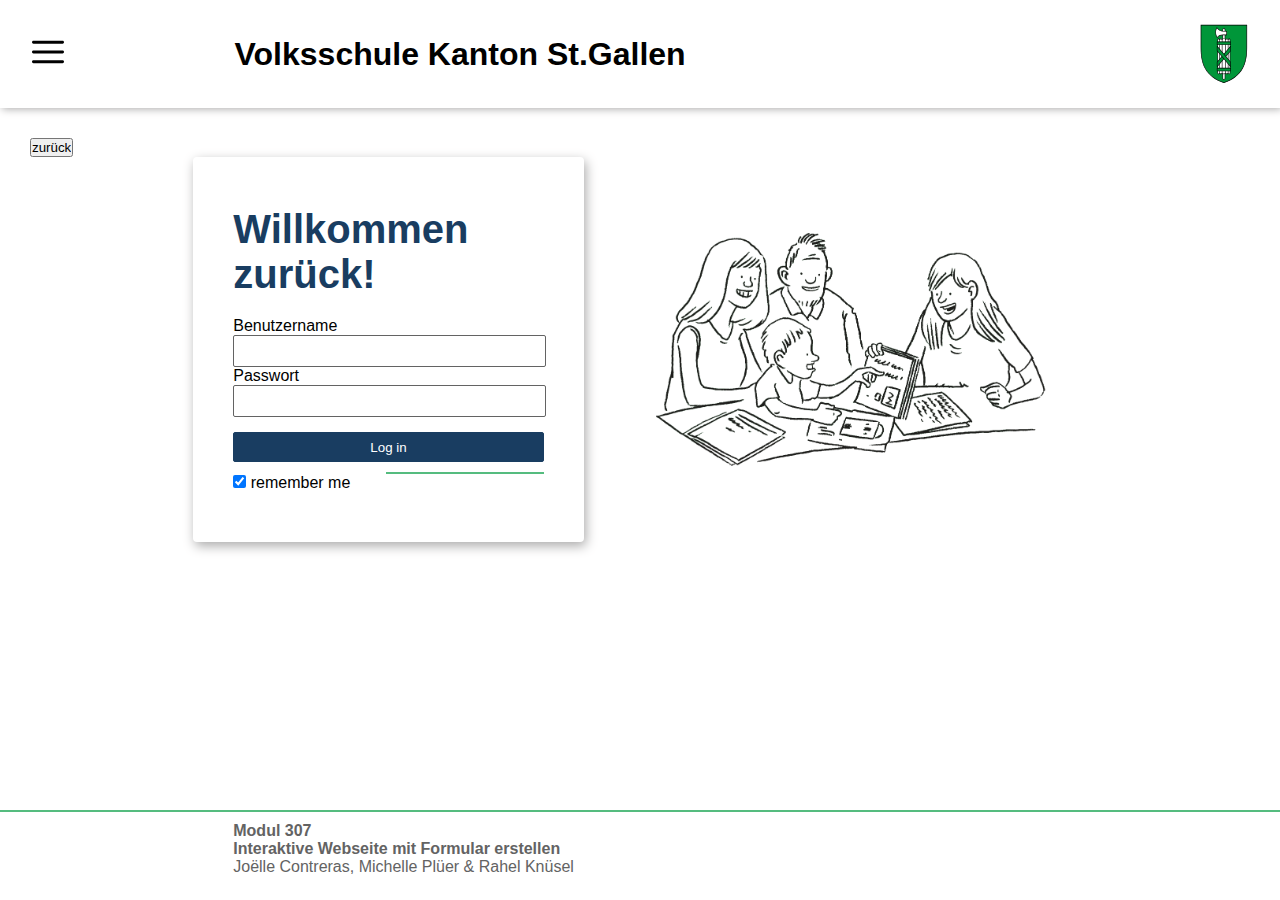
==== index.html @ 537aa986 "add go back button" ====
<!DOCTYPE html>
<html lang="de">
<head>
    <meta charset="UTF-8">
    <meta http-equiv="X-UA-Compatible" content="IE=edge">
    <meta name="viewport" content="width=device-width, initial-scale=1.0">
    <title>Login</title>
    <link rel="stylesheet" type="text/css" href="main.css" media="screen" />
    <link rel="preconnect" href="https://fonts.googleapis.com">
    <link rel="preconnect" href="https://fonts.gstatic.com" crossorigin>
    <link href="https://fonts.googleapis.com/css2?family=Open+Sans:wght@300;400;500;600;700;800&display=swap" rel="stylesheet">
</head>
<body>
    <nav>
        <div class="BurgermenuContainer">
            <img id="BurgerMenu" src="media/menu-burger.svg" alt="menu_icon">
        </div>
        <div class="TitleNav">
            <h1>Volksschule Kanton St.Gallen</h1>

        </div>
        <div class="LogoContainer">
            <img id="Logo" src="media/Coat_of_arms_of_canton_of_St._Gallen.svg" alt="logo_coat_of_arms_of_St._Gallen">
        </div>
    </nav>
    <article>
        <div class="ZurueckButtonContainer">
            <form>
                <input type="button" value="zurück" onclick="history.back()">
            </form>
        </div>
        <div class="LoginContainer">
            <div class="FormContainer">
                <h2>Willkommen zurück!</h2>
                <form action="login.php" method="post" id="LoginForm">
                    <label for="idUsername">Benutzername</label><br>
                    <input id="idUsername" name="username" type="text" required><br>
                    <label for="idPassword">Passwort</label><br>
                    <input id="idPassword" name="password" type="password" required>
                    <p>
                        <button type="submit" class="ButtonLogin">Log in</button>            
                    </p>
                    <div class="HrHalf">
                        <hr>
                    </div>
                    <form>
                        <input id="SaveLoginData" name="savelogindata" type="checkbox"  checked>
                        <label for="SaveLoginData">remember me</label>
                    </form>
                </form>
            </div>
            <div class="IllustrationContainer">
                <img class="Illustration" src="media/Login_Illustration.png" alt="Login_Illustration">
            </div>
            
        </div>
    </article>
    <hr>
    <footer>

        <p class="FooterText"><strong>Modul 307 <br> Interaktive Webseite mit Formular erstellen</strong><br>Joëlle Contreras, Michelle Plüer & Rahel Knüsel</p>

    </footer>
    
</body>
</html>
---- main.css ----
*, body{
    margin: 0;
    padding: 0;
}
html{
    font-size: 62.5%;
}
body{
    font-size: 1.6rem;
    font-family: 'Roboto', sans-serif;
}
hr{
    border: 1px solid #55BC7F;
}
.HrHalf hr{
    width: 50%;
    margin-top: 1rem;
}
.HrHalf{
    display: flex;
    flex-direction: row;
    justify-content: flex-end;
}
nav{
    display: flex;
    flex-direction: row;
    align-items: center;
    background-color: none;
    width: 100vw;
    height: 12vh;
    box-shadow: 2px 1px 8px #abaaaa;
    padding: 0 2em;
    box-sizing: border-box;
}
article{
    width: 100vw;
    height: 78vh;
    padding: 3rem;
    box-sizing: border-box;
}
footer{
    height: 9vh;
    padding: 0 3rem;
    box-sizing: border-box;
}
h1{
    font-weight: 700;
    
}
h2{
    font-size: 4rem;
    color:#193D61;
    padding-bottom: 2rem;
    box-sizing: border-box;
}

#Logo{
    width: 3em;
}
#BurgerMenu{
    width: 2em;
}
.Illustration{
    width: 50%;
}
.LoginContainer{
    margin: 0 16.66%;
    display: flex;
    flex-direction: row;
    justify-content: space-between;
}
.FormContainer{
    display: flex;
    flex-direction: column;
    width: 48%;
    margin-left: -4rem;
    padding: 5rem 4rem;
    background-color:white;
    border-radius: 0.4rem;
    box-shadow: 2px 4px 12px #abaaaa;
    box-sizing: border-box;
}
.IllustrationContainer{
    display: flex;
    flex-direction: column;
    justify-content: center;
    width: 48%;
}
.IllustrationContainer img{
    width: 100%;
}
.BurgermenuContainer, .LogoContainer{
    width:16.66%;
}
.TitleNav{
    width: 66.66%;
}
.LogoContainer{
    display: flex;
    justify-content: flex-end;

}
.ButtonLogin{
    box-sizing: border-box;
    background-color:#193D61;
    color: white;
    border: 1px solid #193D61;
    border-radius: 0.2rem;
    width: 100%;
    height: 3rem;
    margin-top: 1.5rem;
}
.FooterText{
    color:#636363;
    margin-left: 16.66%;
    padding-top: 1rem;
    box-sizing: border-box;

}
#idUsername, #idPassword {
    width: 100%;
    height: 3rem;
    border: 1px solid #636363;
    border-radius: 0.2rem;
}
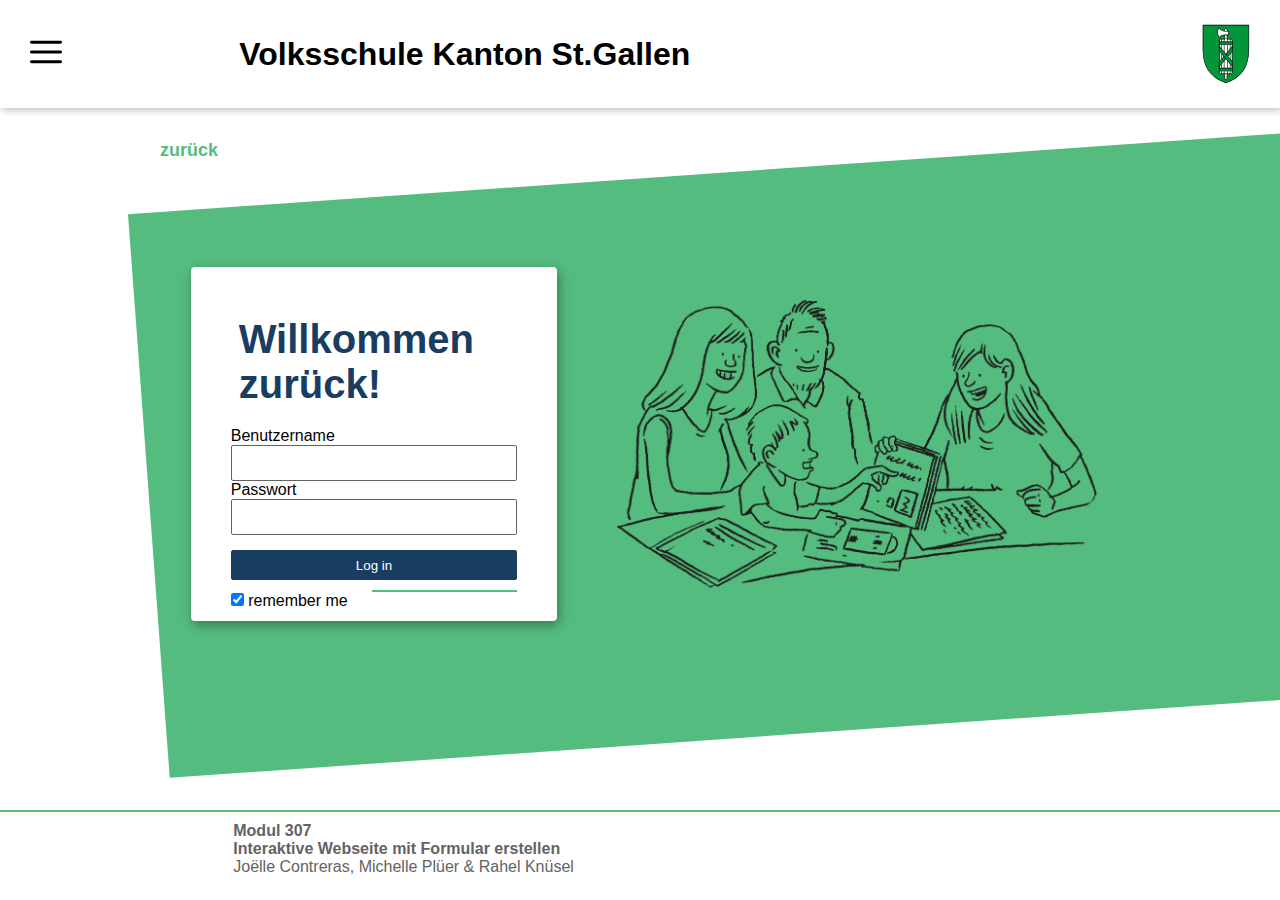
==== commit 33947742: "structure changes" ====
--- a/index.html
+++ b/index.html
@@ -24,36 +24,36 @@
         </div>
     </nav>
     <article>
-        <div class="ZurueckButtonContainer">
-            <form>
-                <input type="button" value="zurück" onclick="history.back()">
-            </form>
-        </div>
-        <div class="LoginContainer">
-            <div class="FormContainer">
-                <h2>Willkommen zurück!</h2>
-                <form action="login.php" method="post" id="LoginForm">
-                    <label for="idUsername">Benutzername</label><br>
-                    <input id="idUsername" name="username" type="text" required><br>
-                    <label for="idPassword">Passwort</label><br>
-                    <input id="idPassword" name="password" type="password" required>
-                    <p>
-                        <button type="submit" class="ButtonLogin">Log in</button>            
-                    </p>
-                    <div class="HrHalf">
-                        <hr>
-                    </div>
-                    <form>
-                        <input id="SaveLoginData" name="savelogindata" type="checkbox"  checked>
-                        <label for="SaveLoginData">remember me</label>
-                    </form>
+            <div class="ZurueckButtonContainer">
+                <form>
+                    <input class="BackButton" type="button" value="zurück" onclick="history.back()">
                 </form>
             </div>
-            <div class="IllustrationContainer">
-                <img class="Illustration" src="media/Login_Illustration.png" alt="Login_Illustration">
+            <div class="LoginContainer">
+                <div class="FormContainer">
+                    <h2>Willkommen zurück!</h2>
+                    <form action="login.php" method="post" id="LoginForm">
+                        <label for="idUsername">Benutzername</label><br>
+                        <input id="idUsername" name="username" type="text" required><br>
+                        <label for="idPassword">Passwort</label><br>
+                        <input id="idPassword" name="password" type="password" required>
+                        <p>
+                            <button type="submit" class="ButtonLogin">Log in</button>            
+                        </p>
+                        <div class="HrHalf">
+                            <hr>
+                        </div>
+                        <form>
+                            <input id="SaveLoginData" name="savelogindata" type="checkbox"  checked>
+                            <label for="SaveLoginData">remember me</label>
+                        </form>
+                    </form>
+                </div>
+                <div class="IllustrationContainer">
+                    <img class="Illustration" src="media/Login_Illustration.png" alt="Login_Illustration">
+                </div>
+                
             </div>
-            
-        </div>
     </article>
     <hr>
     <footer>
--- a/main.css
+++ b/main.css
@@ -29,25 +29,31 @@
     width: 100vw;
     height: 12vh;
     box-shadow: 2px 1px 8px #abaaaa;
-    padding: 0 2em;
+    padding: 0 3rem;
     box-sizing: border-box;
 }
 article{
-    width: 100vw;
+    background-image: url('media/green-background.svg');
+    background-size: cover;
+    margin-left: 10%;
+    width: 90vw;
     height: 78vh;
     padding: 3rem;
     box-sizing: border-box;
 }
+
 footer{
     height: 9vh;
     padding: 0 3rem;
     box-sizing: border-box;
 }
 h1{
+    margin-left: 0.6rem;;
     font-weight: 700;
     
 }
 h2{
+    margin-left: 0.8rem;
     font-size: 4rem;
     color:#193D61;
     padding-bottom: 2rem;
@@ -60,34 +66,69 @@
 #BurgerMenu{
     width: 2em;
 }
+input{
+    box-sizing: border-box;
+    border-color: #636363;
+    font-size: 1.8rem;
+    font-weight: 400;
+    padding: 1.7rem 1rem;
+}
+input:focus{
+    border: 2px solid #55BC7F;
+}
+.BackButton{
+    cursor: pointer;
+    border: none;
+    background:none;
+    color:#55BC7F;
+    padding: 0.2rem;
+    font-weight: 700;
+    font-size: 1.8rem;
+    
+}
+/*
+.BackButton::before{
+    display: inline-flex;
+    content:'';
+    background-image: url('media/arrow-small-left.svg');
+    background-size: 40px 40px;
+    height: 40px;
+    width: 40px;
+}
+*/
 .Illustration{
     width: 50%;
 }
 .LoginContainer{
-    margin: 0 16.66%;
+    margin: -4rem 5% 0 6.66%;
+    height: 100%;
     display: flex;
     flex-direction: row;
     justify-content: space-between;
+    align-items: center;
 }
 .FormContainer{
     display: flex;
     flex-direction: column;
-    width: 48%;
+    width: 38%;
+    height: 55%;
     margin-left: -4rem;
     padding: 5rem 4rem;
     background-color:white;
     border-radius: 0.4rem;
-    box-shadow: 2px 4px 12px #abaaaa;
+    box-shadow: 2px 4px 12px #377951;
     box-sizing: border-box;
 }
 .IllustrationContainer{
     display: flex;
     flex-direction: column;
     justify-content: center;
-    width: 48%;
+    width: 50%;
+   
 }
 .IllustrationContainer img{
     width: 100%;
+    margin-left: -20%;
 }
 .BurgermenuContainer, .LogoContainer{
     width:16.66%;
@@ -101,6 +142,7 @@
 
 }
 .ButtonLogin{
+    cursor: pointer;
     box-sizing: border-box;
     background-color:#193D61;
     color: white;
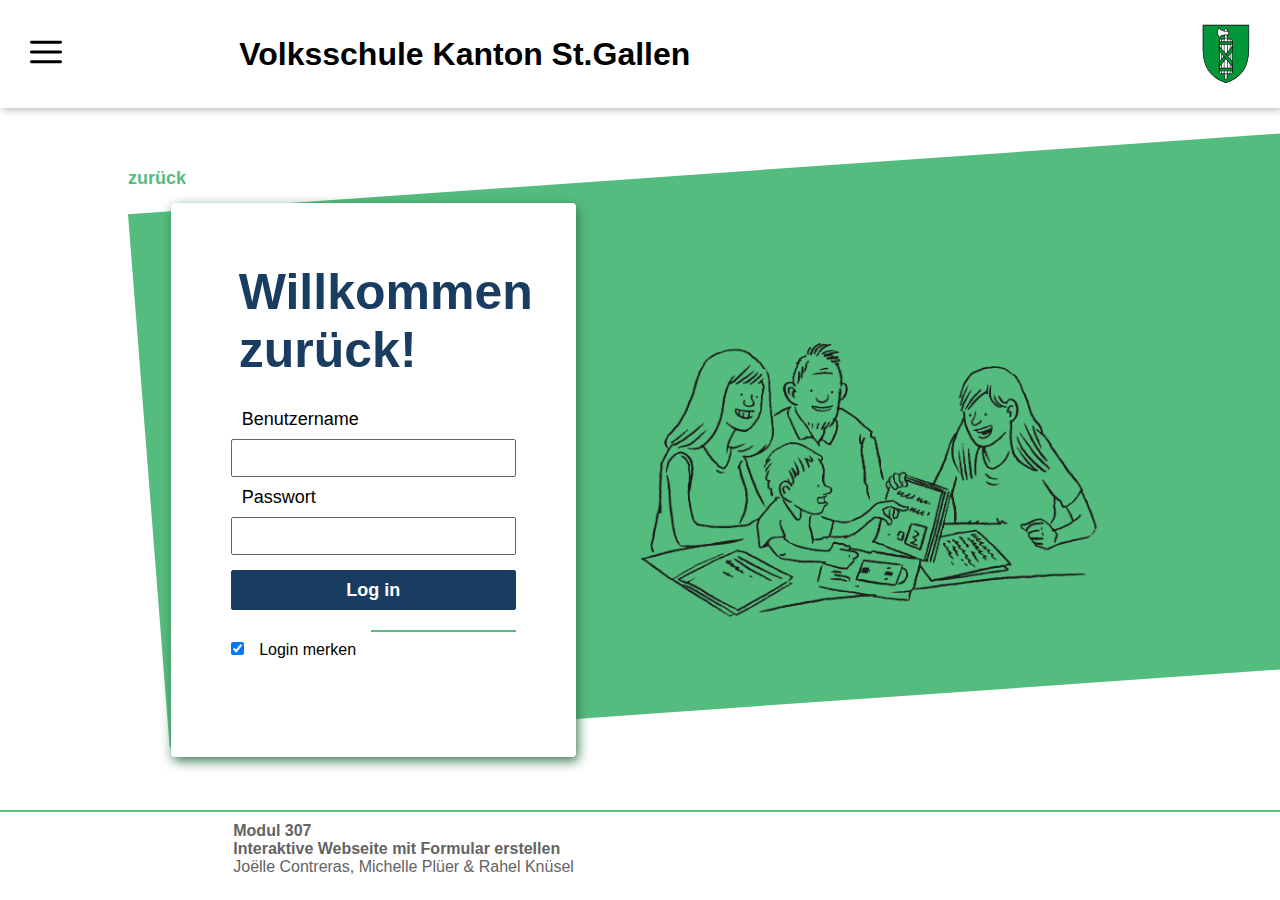
==== commit 501bfd73: "setting classes" ====
--- a/index.html
+++ b/index.html
@@ -32,22 +32,24 @@
             <div class="LoginContainer">
                 <div class="FormContainer">
                     <h2>Willkommen zurück!</h2>
-                    <form action="login.php" method="post" id="LoginForm">
-                        <label for="idUsername">Benutzername</label><br>
-                        <input id="idUsername" name="username" type="text" required><br>
-                        <label for="idPassword">Passwort</label><br>
-                        <input id="idPassword" name="password" type="password" required>
-                        <p>
-                            <button type="submit" class="ButtonLogin">Log in</button>            
-                        </p>
-                        <div class="HrHalf">
-                            <hr>
-                        </div>
-                        <form>
-                            <input id="SaveLoginData" name="savelogindata" type="checkbox"  checked>
-                            <label for="SaveLoginData">remember me</label>
+                    <div class="InputContainer">
+                        <form action="login.php" method="post" id="LoginForm">
+                            <label class="LabelText" for="idUsername">Benutzername</label><br>
+                            <input id="idUsername" name="username" type="text" required><br>
+                            <label class="LabelText" for="idPassword">Passwort</label><br>
+                            <input id="idPassword" name="password" type="password" required>
+                            <p>
+                                <button type="submit" class="ButtonLogin">Log in</button>            
+                            </p>
+                            <div class="HrHalf">
+                                <hr>
+                            </div>
+                            <form>
+                                <input id="SaveLoginData" name="savelogindata" type="checkbox"  checked>
+                                <label class="LabelTextCheckbox" for="SaveLoginData">Login merken</label>
+                            </form>
                         </form>
-                    </form>
+                    </div>
                 </div>
                 <div class="IllustrationContainer">
                     <img class="Illustration" src="media/Login_Illustration.png" alt="Login_Illustration">
--- a/main.css
+++ b/main.css
@@ -14,7 +14,7 @@
 }
 .HrHalf hr{
     width: 50%;
-    margin-top: 1rem;
+    margin-top: 2rem;
 }
 .HrHalf{
     display: flex;
@@ -54,7 +54,7 @@
 }
 h2{
     margin-left: 0.8rem;
-    font-size: 4rem;
+    font-size: 5rem;
     color:#193D61;
     padding-bottom: 2rem;
     box-sizing: border-box;
@@ -66,24 +66,36 @@
 #BurgerMenu{
     width: 2em;
 }
+
 input{
     box-sizing: border-box;
     border-color: #636363;
-    font-size: 1.8rem;
+    font-size: 2rem;
     font-weight: 400;
-    padding: 1.7rem 1rem;
+    padding: 1.8rem 1rem;
 }
 input:focus{
     border: 2px solid #55BC7F;
+}
+.LabelText{
+    font-size: 1.8rem;
+    margin-left: 1.1rem;
+    line-height: 4rem;
+}
+.LabelTextCheckbox{
+    margin-left: 1.1rem;
+    line-height: 3.5rem;
 }
 .BackButton{
     cursor: pointer;
     border: none;
     background:none;
     color:#55BC7F;
-    padding: 0.2rem;
+    padding: 0;
     font-weight: 700;
     font-size: 1.8rem;
+    margin-left: -3rem;
+    margin-top: 3rem;
     
 }
 /*
@@ -100,7 +112,7 @@
     width: 50%;
 }
 .LoginContainer{
-    margin: -4rem 5% 0 6.66%;
+    margin: -3rem 5% 0 6.66%;
     height: 100%;
     display: flex;
     flex-direction: row;
@@ -110,10 +122,9 @@
 .FormContainer{
     display: flex;
     flex-direction: column;
-    width: 38%;
-    height: 55%;
-    margin-left: -4rem;
-    padding: 5rem 4rem;
+    width: 42%;
+    margin-left: -6rem;
+    padding: 6rem 6rem 9rem 6rem;
     background-color:white;
     border-radius: 0.4rem;
     box-shadow: 2px 4px 12px #377951;
@@ -124,11 +135,12 @@
     flex-direction: column;
     justify-content: center;
     width: 50%;
+    height: 65%;
    
 }
 .IllustrationContainer img{
-    width: 100%;
-    margin-left: -20%;
+    width: 95%;
+    margin-left: -15%;
 }
 .BurgermenuContainer, .LogoContainer{
     width:16.66%;
@@ -149,8 +161,11 @@
     border: 1px solid #193D61;
     border-radius: 0.2rem;
     width: 100%;
-    height: 3rem;
+    height: 4rem;
     margin-top: 1.5rem;
+    font-family:'Roboto', sans-serif;
+    font-size: 1.8rem;
+    font-weight: 700;
 }
 .FooterText{
     color:#636363;
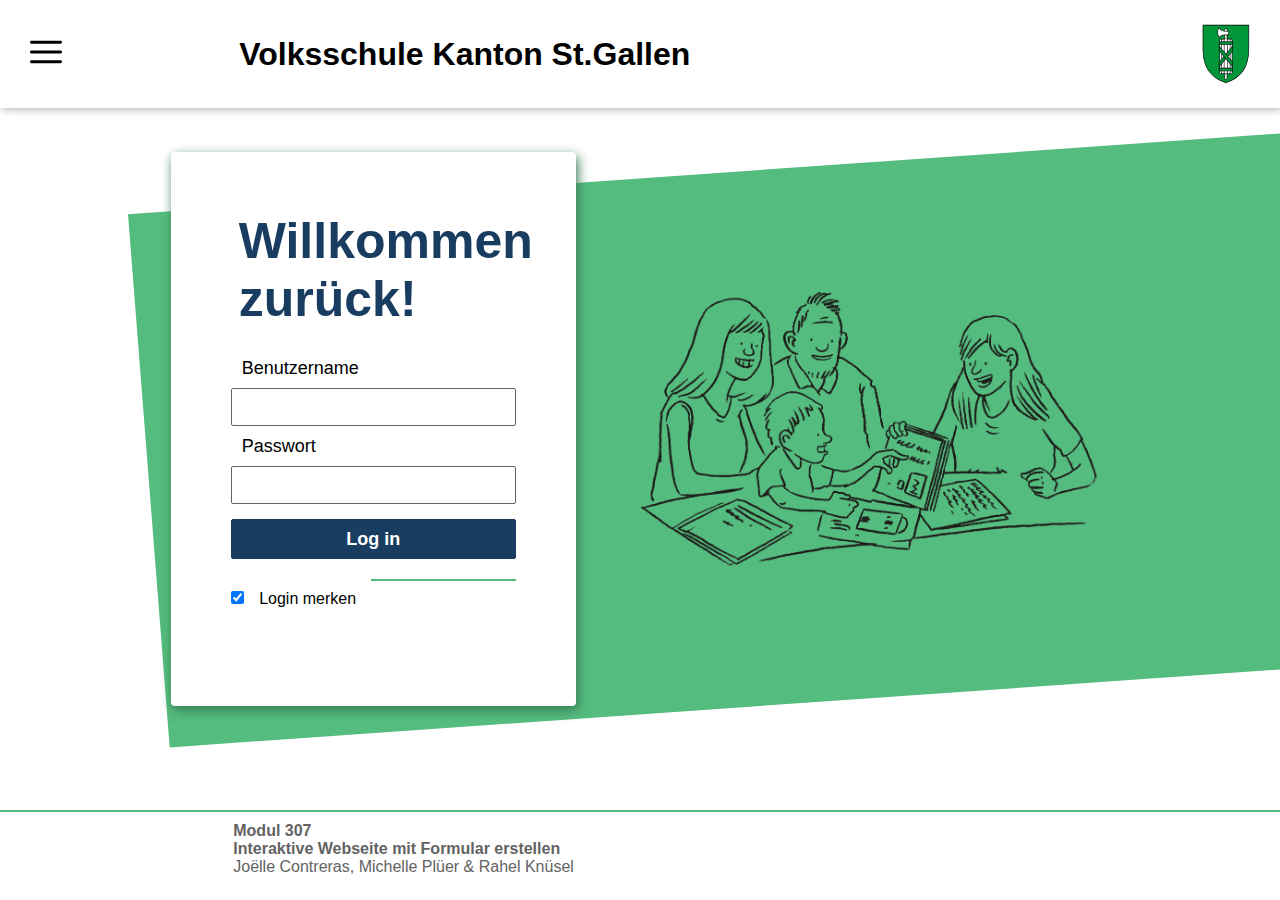
==== commit a6fc259f: "struture changes" ====
--- a/index.html
+++ b/index.html
@@ -24,11 +24,6 @@
         </div>
     </nav>
     <article>
-            <div class="ZurueckButtonContainer">
-                <form>
-                    <input class="BackButton" type="button" value="zurück" onclick="history.back()">
-                </form>
-            </div>
             <div class="LoginContainer">
                 <div class="FormContainer">
                     <h2>Willkommen zurück!</h2>
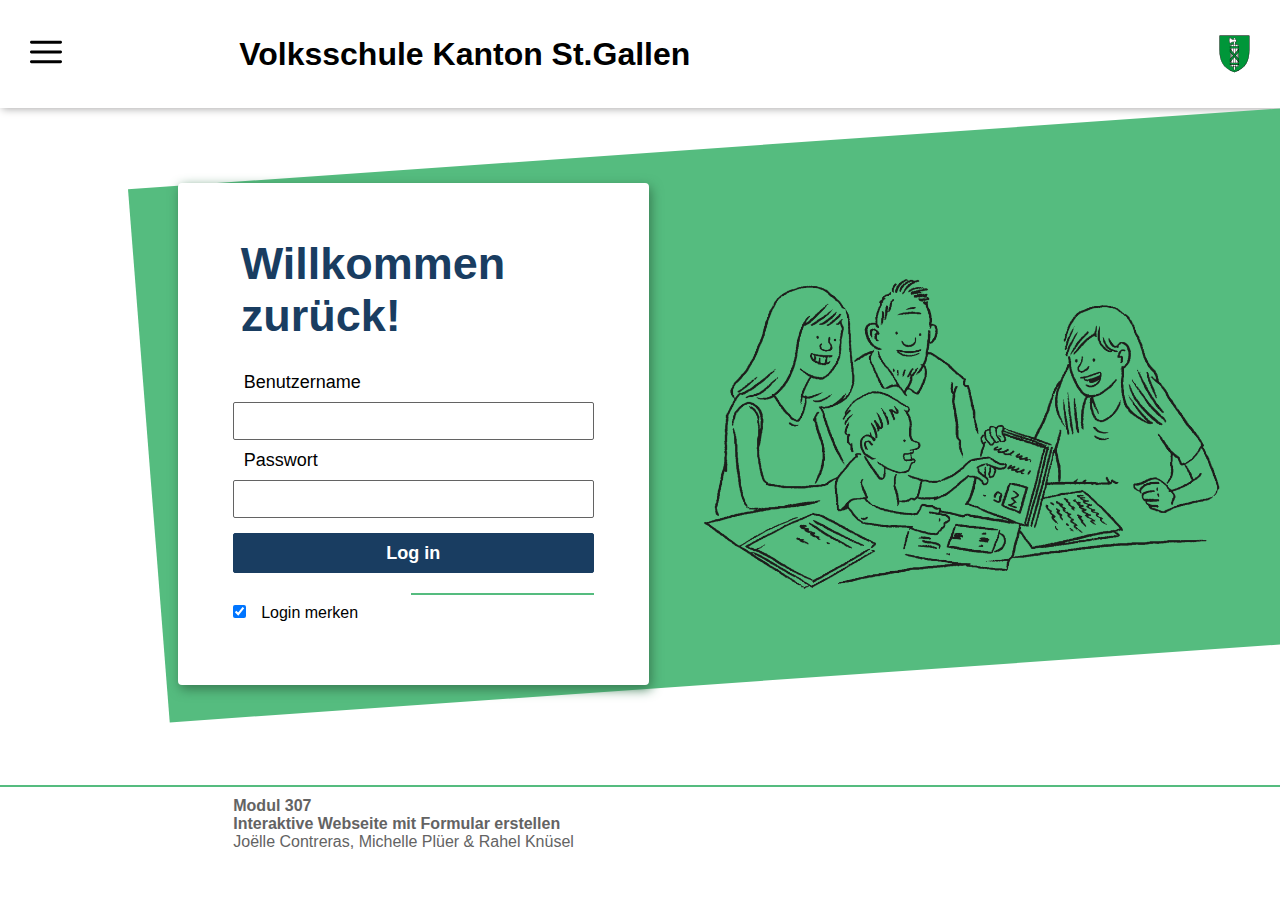
==== commit aec3649c: "structure changes" ====
--- a/index.html
+++ b/index.html
@@ -47,7 +47,7 @@
                     </div>
                 </div>
                 <div class="IllustrationContainer">
-                    <img class="Illustration" src="media/Login_Illustration.png" alt="Login_Illustration">
+                    <img class="Illustration" src="media/Login_Illustration.png" alt="Login Illustration">
                 </div>
                 
             </div>
--- a/main.css
+++ b/main.css
@@ -33,12 +33,16 @@
     box-sizing: border-box;
 }
 article{
+    margin-top: -2.5rem;
+    display: flex;
+    align-items: center;
+    justify-content: center;
     background-image: url('media/green-background.svg');
     background-size: cover;
     margin-left: 10%;
     width: 90vw;
     height: 78vh;
-    padding: 3rem;
+    padding: 3rem 0 3rem 3rem;
     box-sizing: border-box;
 }
 
@@ -54,14 +58,14 @@
 }
 h2{
     margin-left: 0.8rem;
-    font-size: 5rem;
+    font-size: 4.5rem;
     color:#193D61;
     padding-bottom: 2rem;
     box-sizing: border-box;
 }
 
 #Logo{
-    width: 3em;
+    width: 15%;
 }
 #BurgerMenu{
     width: 2em;
@@ -86,33 +90,9 @@
     margin-left: 1.1rem;
     line-height: 3.5rem;
 }
-.BackButton{
-    cursor: pointer;
-    border: none;
-    background:none;
-    color:#55BC7F;
-    padding: 0;
-    font-weight: 700;
-    font-size: 1.8rem;
-    margin-left: -3rem;
-    margin-top: 3rem;
-    
-}
-/*
-.BackButton::before{
-    display: inline-flex;
-    content:'';
-    background-image: url('media/arrow-small-left.svg');
-    background-size: 40px 40px;
-    height: 40px;
-    width: 40px;
-}
-*/
-.Illustration{
-    width: 50%;
-}
+
 .LoginContainer{
-    margin: -3rem 5% 0 6.66%;
+    margin: 0 0 0 6.66%;
     height: 100%;
     display: flex;
     flex-direction: row;
@@ -122,9 +102,9 @@
 .FormContainer{
     display: flex;
     flex-direction: column;
-    width: 42%;
-    margin-left: -6rem;
-    padding: 6rem 6rem 9rem 6rem;
+    width: 45%;
+    margin-left: -5.5rem;
+    padding: 5.5rem;
     background-color:white;
     border-radius: 0.4rem;
     box-shadow: 2px 4px 12px #377951;
@@ -134,13 +114,11 @@
     display: flex;
     flex-direction: column;
     justify-content: center;
-    width: 50%;
-    height: 65%;
+    width: 55%;
    
 }
 .IllustrationContainer img{
-    width: 95%;
-    margin-left: -15%;
+    width: 90%;
 }
 .BurgermenuContainer, .LogoContainer{
     width:16.66%;
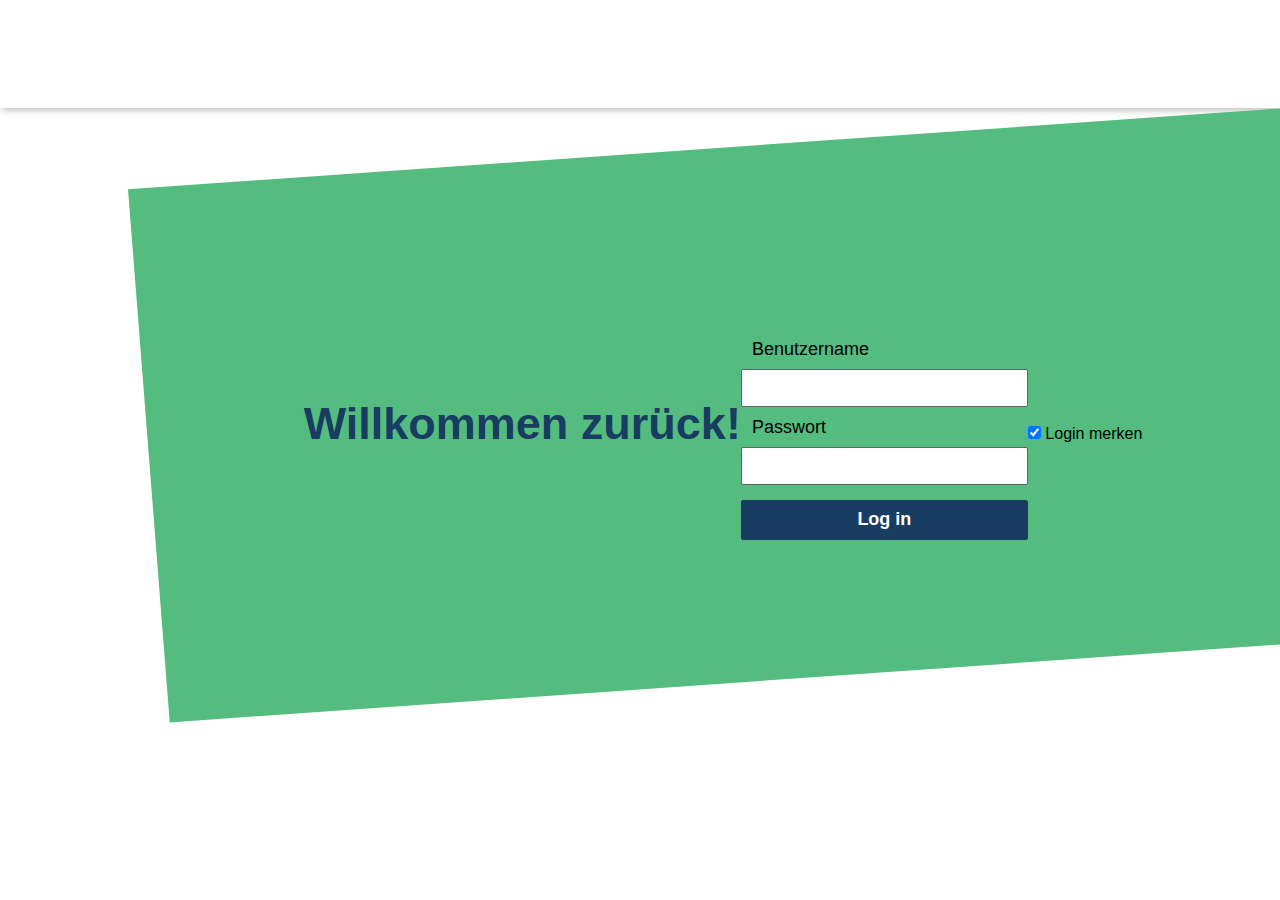
==== commit f0b1a88e: "new html" ====
--- a/index.html
+++ b/index.html
@@ -12,52 +12,29 @@
 </head>
 <body>
     <nav>
-        <div class="BurgermenuContainer">
-            <img id="BurgerMenu" src="media/menu-burger.svg" alt="menu_icon">
-        </div>
-        <div class="TitleNav">
-            <h1>Volksschule Kanton St.Gallen</h1>
 
-        </div>
-        <div class="LogoContainer">
-            <img id="Logo" src="media/Coat_of_arms_of_canton_of_St._Gallen.svg" alt="logo_coat_of_arms_of_St._Gallen">
-        </div>
     </nav>
     <article>
-            <div class="LoginContainer">
-                <div class="FormContainer">
-                    <h2>Willkommen zurück!</h2>
-                    <div class="InputContainer">
-                        <form action="login.php" method="post" id="LoginForm">
-                            <label class="LabelText" for="idUsername">Benutzername</label><br>
-                            <input id="idUsername" name="username" type="text" required><br>
-                            <label class="LabelText" for="idPassword">Passwort</label><br>
-                            <input id="idPassword" name="password" type="password" required>
-                            <p>
-                                <button type="submit" class="ButtonLogin">Log in</button>            
-                            </p>
-                            <div class="HrHalf">
-                                <hr>
-                            </div>
-                            <form>
-                                <input id="SaveLoginData" name="savelogindata" type="checkbox"  checked>
-                                <label class="LabelTextCheckbox" for="SaveLoginData">Login merken</label>
-                            </form>
-                        </form>
-                    </div>
-                </div>
-                <div class="IllustrationContainer">
-                    <img class="Illustration" src="media/Login_Illustration.png" alt="Login Illustration">
-                </div>
-                
-            </div>
+        <h2>Willkommen zurück!</h2>
+        <form action="login.php" method="post" id="LoginForm">
+            <label class="LabelText" for="idUsername">Benutzername</label><br>
+            <input id="idUsername" name="username" type="text" required><br>
+            <label class="LabelText" for="idPassword">Passwort</label><br>
+            <input id="idPassword" name="password" type="password" required><br>
+            <button type="submit" class="ButtonLogin">Log in</button>            
+        </form>
+        <form>
+            <input 
+                id="idLoginSave" 
+                name="loginSave" 
+                type="checkbox"  
+                checked
+            />
+            <label for="idLoginSave">Login merken</label>
+        </form>
+
     </article>
-    <hr>
     <footer>
 
-        <p class="FooterText"><strong>Modul 307 <br> Interaktive Webseite mit Formular erstellen</strong><br>Joëlle Contreras, Michelle Plüer & Rahel Knüsel</p>
-
     </footer>
-    
-</body>
-</html>+</body>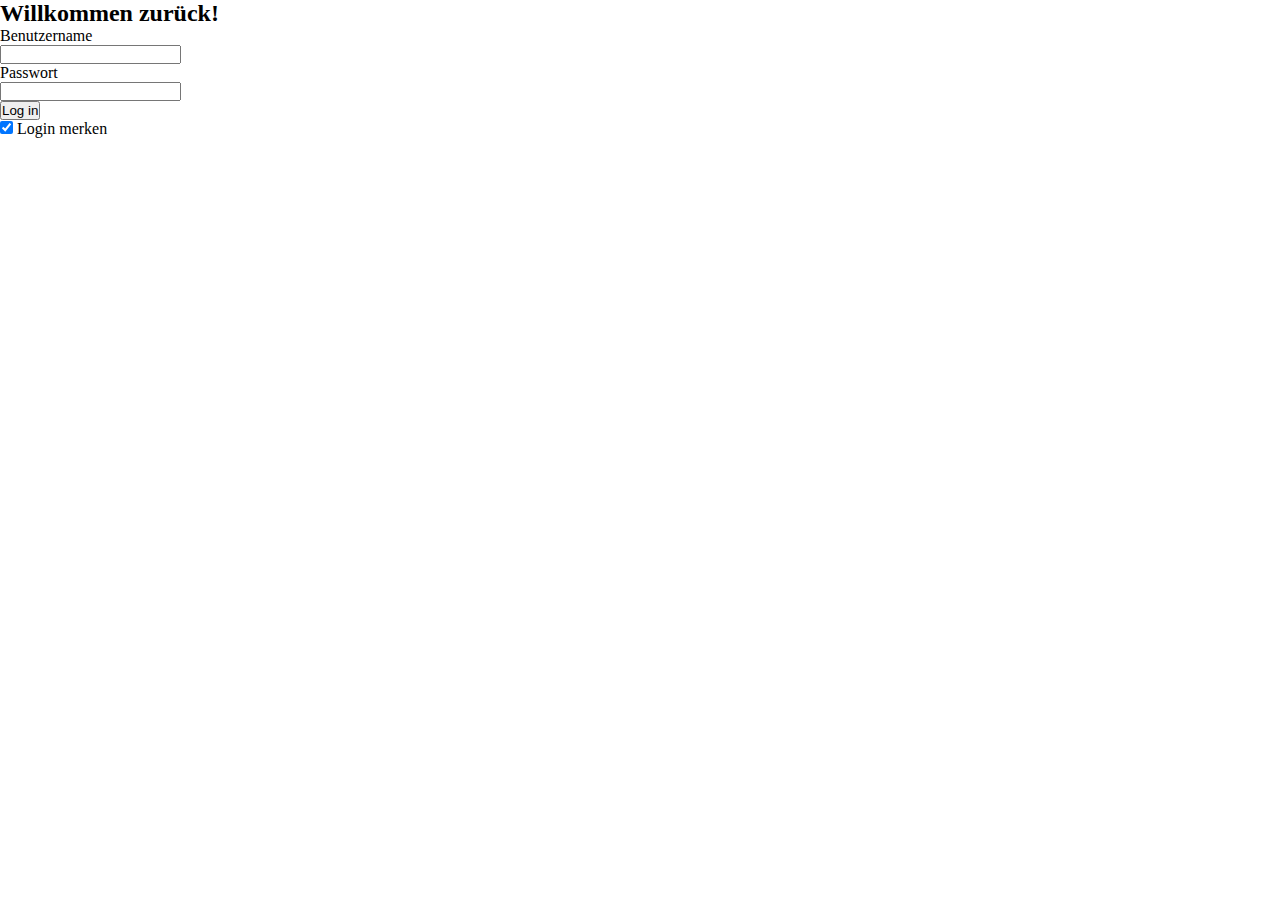
==== commit f62879d6: "changes" ====
--- a/index.html
+++ b/index.html
@@ -17,11 +17,11 @@
     <article>
         <h2>Willkommen zurück!</h2>
         <form action="login.php" method="post" id="LoginForm">
-            <label class="LabelText" for="idUsername">Benutzername</label><br>
+            <label for="idUsername">Benutzername</label><br>
             <input id="idUsername" name="username" type="text" required><br>
-            <label class="LabelText" for="idPassword">Passwort</label><br>
+            <label  for="idPassword">Passwort</label><br>
             <input id="idPassword" name="password" type="password" required><br>
-            <button type="submit" class="ButtonLogin">Log in</button>            
+            <button type="submit">Log in</button>            
         </form>
         <form>
             <input 
--- a/main.css
+++ b/main.css
@@ -1,160 +1,4 @@
 *, body{
     margin: 0;
     padding: 0;
-}
-html{
-    font-size: 62.5%;
-}
-body{
-    font-size: 1.6rem;
-    font-family: 'Roboto', sans-serif;
-}
-hr{
-    border: 1px solid #55BC7F;
-}
-.HrHalf hr{
-    width: 50%;
-    margin-top: 2rem;
-}
-.HrHalf{
-    display: flex;
-    flex-direction: row;
-    justify-content: flex-end;
-}
-nav{
-    display: flex;
-    flex-direction: row;
-    align-items: center;
-    background-color: none;
-    width: 100vw;
-    height: 12vh;
-    box-shadow: 2px 1px 8px #abaaaa;
-    padding: 0 3rem;
-    box-sizing: border-box;
-}
-article{
-    margin-top: -2.5rem;
-    display: flex;
-    align-items: center;
-    justify-content: center;
-    background-image: url('media/green-background.svg');
-    background-size: cover;
-    margin-left: 10%;
-    width: 90vw;
-    height: 78vh;
-    padding: 3rem 0 3rem 3rem;
-    box-sizing: border-box;
-}
-
-footer{
-    height: 9vh;
-    padding: 0 3rem;
-    box-sizing: border-box;
-}
-h1{
-    margin-left: 0.6rem;;
-    font-weight: 700;
-    
-}
-h2{
-    margin-left: 0.8rem;
-    font-size: 4.5rem;
-    color:#193D61;
-    padding-bottom: 2rem;
-    box-sizing: border-box;
-}
-
-#Logo{
-    width: 15%;
-}
-#BurgerMenu{
-    width: 2em;
-}
-
-input{
-    box-sizing: border-box;
-    border-color: #636363;
-    font-size: 2rem;
-    font-weight: 400;
-    padding: 1.8rem 1rem;
-}
-input:focus{
-    border: 2px solid #55BC7F;
-}
-.LabelText{
-    font-size: 1.8rem;
-    margin-left: 1.1rem;
-    line-height: 4rem;
-}
-.LabelTextCheckbox{
-    margin-left: 1.1rem;
-    line-height: 3.5rem;
-}
-
-.LoginContainer{
-    margin: 0 0 0 6.66%;
-    height: 100%;
-    display: flex;
-    flex-direction: row;
-    justify-content: space-between;
-    align-items: center;
-}
-.FormContainer{
-    display: flex;
-    flex-direction: column;
-    width: 45%;
-    margin-left: -5.5rem;
-    padding: 5.5rem;
-    background-color:white;
-    border-radius: 0.4rem;
-    box-shadow: 2px 4px 12px #377951;
-    box-sizing: border-box;
-}
-.IllustrationContainer{
-    display: flex;
-    flex-direction: column;
-    justify-content: center;
-    width: 55%;
-   
-}
-.IllustrationContainer img{
-    width: 90%;
-}
-.BurgermenuContainer, .LogoContainer{
-    width:16.66%;
-}
-.TitleNav{
-    width: 66.66%;
-}
-.LogoContainer{
-    display: flex;
-    justify-content: flex-end;
-
-}
-.ButtonLogin{
-    cursor: pointer;
-    box-sizing: border-box;
-    background-color:#193D61;
-    color: white;
-    border: 1px solid #193D61;
-    border-radius: 0.2rem;
-    width: 100%;
-    height: 4rem;
-    margin-top: 1.5rem;
-    font-family:'Roboto', sans-serif;
-    font-size: 1.8rem;
-    font-weight: 700;
-}
-.FooterText{
-    color:#636363;
-    margin-left: 16.66%;
-    padding-top: 1rem;
-    box-sizing: border-box;
-
-}
-#idUsername, #idPassword {
-    width: 100%;
-    height: 3rem;
-    border: 1px solid #636363;
-    border-radius: 0.2rem;
-}
+}